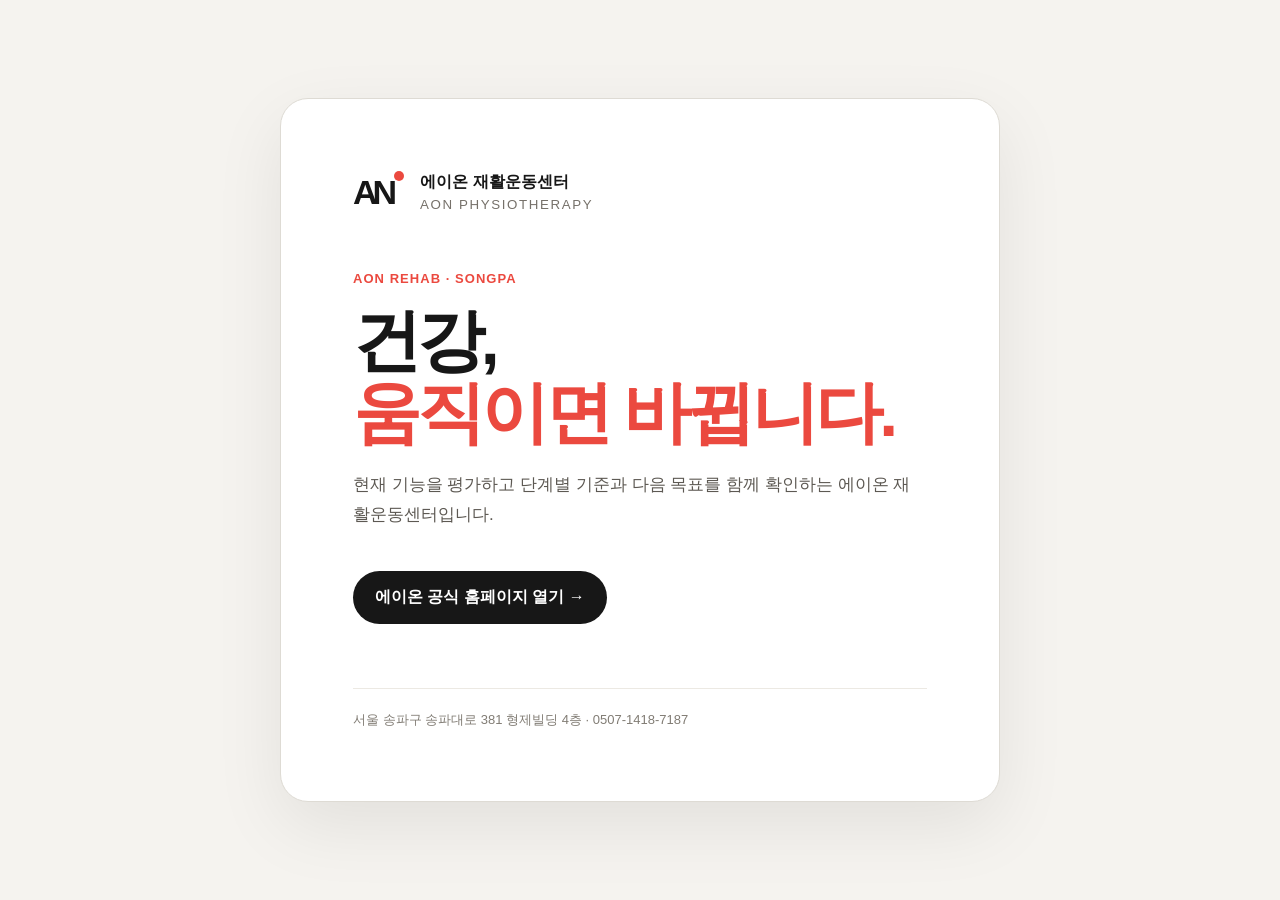
==== index.html @ 70c80857 "Create AON root page for Naver verification" ====
<!doctype html>
<html lang="ko">
<head>
  <meta charset="utf-8">
  <meta name="viewport" content="width=device-width,initial-scale=1,viewport-fit=cover">
  <meta name="naver-site-verification" content="065bba9960683580fc31503edecf92dbd476e0e9">
  <title>에이온 재활운동센터</title>
  <meta name="description" content="송파구 에이온 재활운동센터 공식 홈페이지입니다. 건강, 움직이면 바뀝니다.">
  <link rel="canonical" href="https://kjp9204-oss.github.io/">
  <style>
    :root{font-family:-apple-system,BlinkMacSystemFont,"Pretendard","Noto Sans KR",sans-serif;color:#171717;background:#f5f3ef}*{box-sizing:border-box}body{margin:0;min-height:100svh;display:grid;place-items:center;padding:24px}main{width:min(720px,100%);background:#fff;border:1px solid #dedbd4;border-radius:28px;padding:clamp(32px,8vw,72px);box-shadow:0 24px 70px rgba(0,0,0,.08)}.brand{display:flex;align-items:center;gap:16px;margin-bottom:56px}.mark{font-size:34px;font-weight:900;letter-spacing:-5px}.dot{display:inline-block;width:10px;height:10px;border-radius:50%;background:#eb493f;margin:0 0 23px 2px}small{display:block;color:#76716a;letter-spacing:.12em;margin-top:4px}p.kicker{color:#eb493f;font-weight:800;letter-spacing:.08em;font-size:13px}h1{font-size:clamp(38px,8vw,68px);line-height:1.05;letter-spacing:-.06em;margin:14px 0 22px}h1 em{font-style:normal;color:#eb493f}p{font-size:17px;line-height:1.75;color:#5d5953}a{display:inline-flex;margin-top:24px;background:#171717;color:#fff;text-decoration:none;padding:16px 22px;border-radius:999px;font-weight:800}footer{margin-top:64px;padding-top:22px;border-top:1px solid #ece9e3;color:#817c74;font-size:13px}
  </style>
</head>
<body><main><div class="brand"><span class="mark">AN<span class="dot"></span></span><span><strong>에이온 재활운동센터</strong><small>AON PHYSIOTHERAPY</small></span></div><p class="kicker">AON REHAB · SONGPA</p><h1>건강,<br><em>움직이면 바뀝니다.</em></h1><p>현재 기능을 평가하고 단계별 기준과 다음 목표를 함께 확인하는 에이온 재활운동센터입니다.</p><a href="https://kjp9204-oss.github.io/aonrehabcenter/">에이온 공식 홈페이지 열기 →</a><footer>서울 송파구 송파대로 381 형제빌딩 4층 · 0507-1418-7187</footer></main></body>
</html>
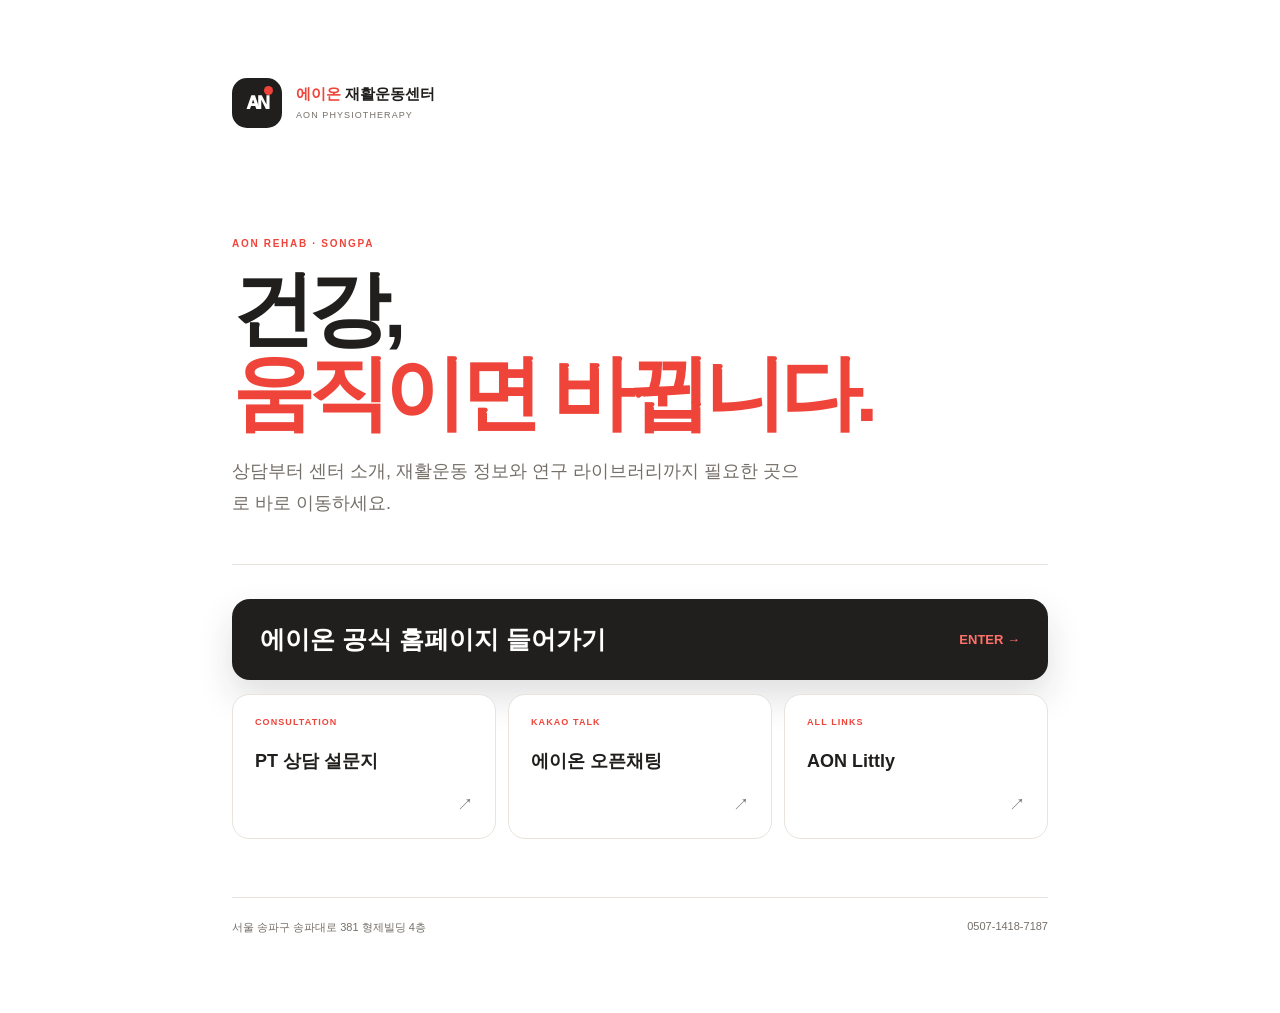
==== commit 18d7cc5b: "Update description meta tag and style adjustments" ====
--- a/index.html
+++ b/index.html
@@ -4,12 +4,36 @@
   <meta charset="utf-8">
   <meta name="viewport" content="width=device-width,initial-scale=1,viewport-fit=cover">
   <meta name="naver-site-verification" content="065bba9960683580fc31503edecf92dbd476e0e9">
+  <meta name="google-site-verification" content="ZVmYqtwNfo6n7-f20e_xIkUn2vMMxYWJxGfvGzgFVJU">
   <title>에이온 재활운동센터</title>
-  <meta name="description" content="송파구 에이온 재활운동센터 공식 홈페이지입니다. 건강, 움직이면 바뀝니다.">
+  <meta name="description" content="에이온 재활운동센터 공식 링크입니다. PT 상담, 오픈채팅, 홈페이지와 센터 링크를 확인하세요.">
   <link rel="canonical" href="https://kjp9204-oss.github.io/">
   <style>
-    :root{font-family:-apple-system,BlinkMacSystemFont,"Pretendard","Noto Sans KR",sans-serif;color:#171717;background:#f5f3ef}*{box-sizing:border-box}body{margin:0;min-height:100svh;display:grid;place-items:center;padding:24px}main{width:min(720px,100%);background:#fff;border:1px solid #dedbd4;border-radius:28px;padding:clamp(32px,8vw,72px);box-shadow:0 24px 70px rgba(0,0,0,.08)}.brand{display:flex;align-items:center;gap:16px;margin-bottom:56px}.mark{font-size:34px;font-weight:900;letter-spacing:-5px}.dot{display:inline-block;width:10px;height:10px;border-radius:50%;background:#eb493f;margin:0 0 23px 2px}small{display:block;color:#76716a;letter-spacing:.12em;margin-top:4px}p.kicker{color:#eb493f;font-weight:800;letter-spacing:.08em;font-size:13px}h1{font-size:clamp(38px,8vw,68px);line-height:1.05;letter-spacing:-.06em;margin:14px 0 22px}h1 em{font-style:normal;color:#eb493f}p{font-size:17px;line-height:1.75;color:#5d5953}a{display:inline-flex;margin-top:24px;background:#171717;color:#fff;text-decoration:none;padding:16px 22px;border-radius:999px;font-weight:800}footer{margin-top:64px;padding-top:22px;border-top:1px solid #ece9e3;color:#817c74;font-size:13px}
+    :root{--red:#ef443a;--ink:#211f1d;--muted:#756f69;--line:#e8e3dc;--cream:#faf7f1;font-family:-apple-system,BlinkMacSystemFont,"Pretendard","Noto Sans KR",sans-serif;color:var(--ink)}
+    *{box-sizing:border-box}body{margin:0;min-height:100svh;background:#fff}main{width:min(920px,100%);margin:auto;padding:clamp(34px,7vw,78px) clamp(18px,5vw,52px)}
+    .brand{display:flex;align-items:center;gap:14px}.mark{width:50px;height:50px;border-radius:15px;background:var(--ink);color:#fff;display:grid;place-items:center;font-size:18px;font-weight:950;letter-spacing:-.12em;position:relative}.mark:after{content:"";position:absolute;right:9px;top:8px;width:9px;height:9px;border-radius:50%;background:var(--red)}.brand b{display:block;font-size:15px}.brand b em{color:var(--red);font-style:normal}.brand small{color:var(--muted);font-size:9px;letter-spacing:.12em}
+    .intro{padding:clamp(55px,10vw,105px) 0 45px;border-bottom:1px solid var(--line)}.eyebrow{color:var(--red);font-size:10px;font-weight:900;letter-spacing:.17em}.intro h1{margin:16px 0 22px;font-size:clamp(46px,9vw,82px);line-height:1.02;letter-spacing:-.075em}.intro h1 em{color:var(--red);font-style:normal}.intro p{max-width:570px;margin:0;color:var(--muted);font-size:clamp(15px,2.2vw,18px);line-height:1.75}
+    .mainCta{display:flex;margin:34px 0 14px;padding:24px 28px;border-radius:18px;background:var(--ink);color:#fff;text-decoration:none;align-items:center;justify-content:space-between;font-size:clamp(18px,3vw,25px);font-weight:900;box-shadow:0 17px 36px rgba(33,31,29,.14)}.mainCta span{color:#ff7169;font-size:13px}
+    .links{display:grid;grid-template-columns:repeat(3,1fr);gap:12px}.links a{min-height:145px;padding:22px;border:1px solid var(--line);border-radius:17px;background:#fff;color:var(--ink);text-decoration:none;display:flex;flex-direction:column;justify-content:space-between}.links a:hover{border-color:#c8bdb1;background:var(--cream)}.links small{color:var(--red);font-size:9px;font-weight:900;letter-spacing:.12em}.links b{font-size:18px}.links i{align-self:flex-end;font-style:normal;color:var(--muted)}
+    footer{margin-top:58px;padding-top:22px;border-top:1px solid var(--line);display:flex;justify-content:space-between;gap:20px;color:var(--muted);font-size:11px}
+    @media(max-width:620px){main{padding-top:28px}.intro{padding-top:62px}.mainCta{padding:22px 20px}.links{grid-template-columns:1fr}.links a{min-height:105px}.links b{font-size:17px}footer{flex-direction:column}}
   </style>
 </head>
-<body><main><div class="brand"><span class="mark">AN<span class="dot"></span></span><span><strong>에이온 재활운동센터</strong><small>AON PHYSIOTHERAPY</small></span></div><p class="kicker">AON REHAB · SONGPA</p><h1>건강,<br><em>움직이면 바뀝니다.</em></h1><p>현재 기능을 평가하고 단계별 기준과 다음 목표를 함께 확인하는 에이온 재활운동센터입니다.</p><a href="https://kjp9204-oss.github.io/aonrehabcenter/">에이온 공식 홈페이지 열기 →</a><footer>서울 송파구 송파대로 381 형제빌딩 4층 · 0507-1418-7187</footer></main></body>
+<body>
+  <main>
+    <header class="brand"><span class="mark">AN</span><span><b><em>에이온</em> 재활운동센터</b><small>AON PHYSIOTHERAPY</small></span></header>
+    <section class="intro">
+      <span class="eyebrow">AON REHAB · SONGPA</span>
+      <h1>건강,<br><em>움직이면 바뀝니다.</em></h1>
+      <p>상담부터 센터 소개, 재활운동 정보와 연구 라이브러리까지 필요한 곳으로 바로 이동하세요.</p>
+    </section>
+    <a class="mainCta" href="https://kjp9204-oss.github.io/aonrehabcenter/">에이온 공식 홈페이지 들어가기 <span>ENTER →</span></a>
+    <section class="links" aria-label="에이온 주요 링크">
+      <a href="https://naver.me/xslAWuuG" target="_blank" rel="noopener"><small>CONSULTATION</small><b>PT 상담 설문지</b><i>↗</i></a>
+      <a href="https://open.kakao.com/o/soh3t4Fh" target="_blank" rel="noopener"><small>KAKAO TALK</small><b>에이온 오픈채팅</b><i>↗</i></a>
+      <a href="https://litt.ly/aon_physio" target="_blank" rel="noopener"><small>ALL LINKS</small><b>AON Littly</b><i>↗</i></a>
+    </section>
+    <footer><span>서울 송파구 송파대로 381 형제빌딩 4층</span><span>0507-1418-7187</span></footer>
+  </main>
+</body>
 </html>
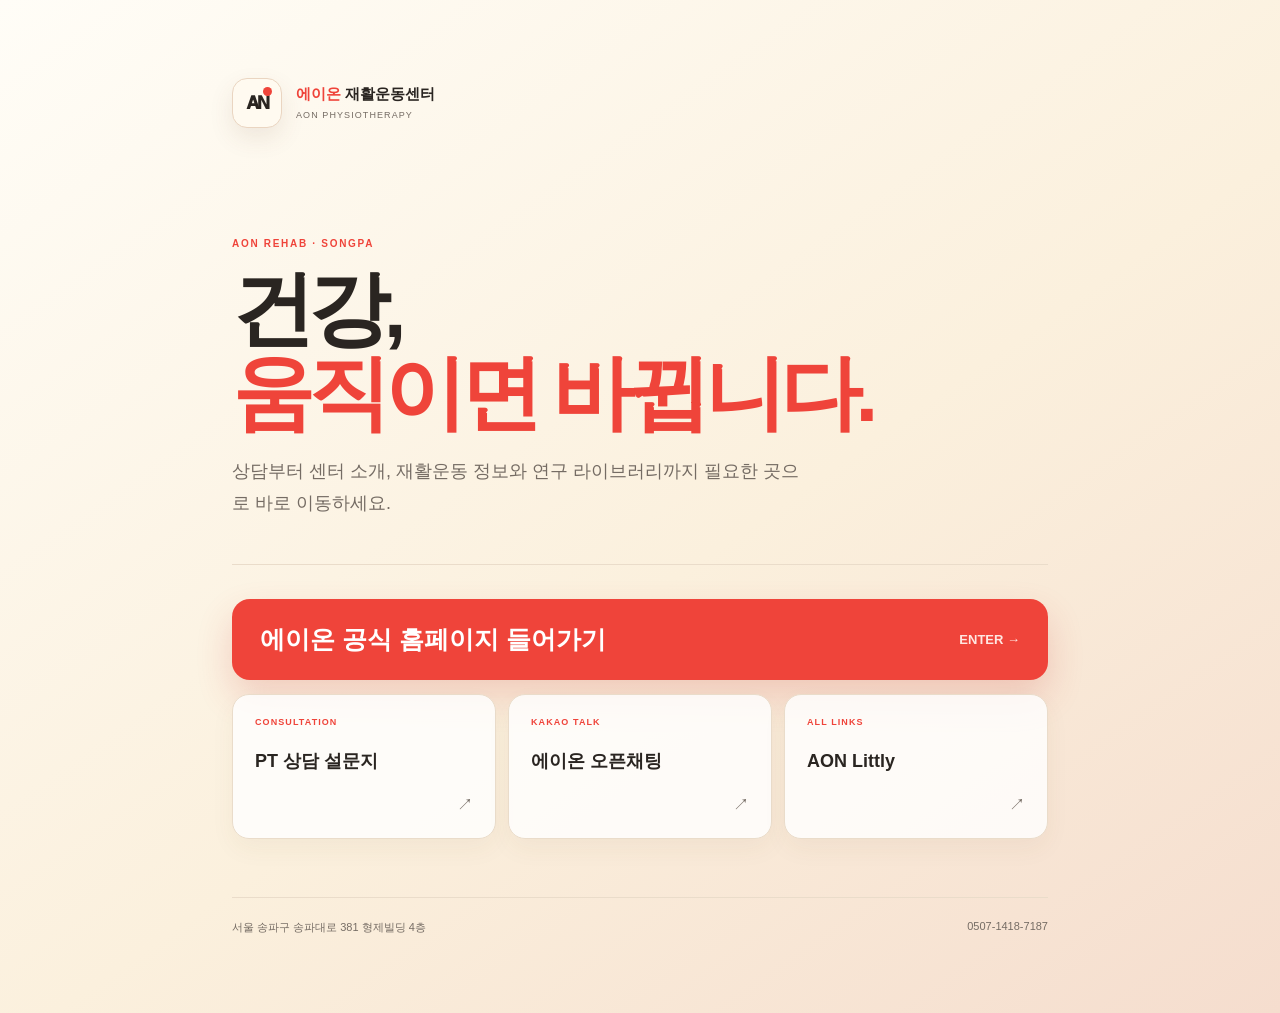
==== commit c1605c67: "Update CSS styles for improved layout and design" ====
--- a/index.html
+++ b/index.html
@@ -9,12 +9,12 @@
   <meta name="description" content="에이온 재활운동센터 공식 링크입니다. PT 상담, 오픈채팅, 홈페이지와 센터 링크를 확인하세요.">
   <link rel="canonical" href="https://kjp9204-oss.github.io/">
   <style>
-    :root{--red:#ef443a;--ink:#211f1d;--muted:#756f69;--line:#e8e3dc;--cream:#faf7f1;font-family:-apple-system,BlinkMacSystemFont,"Pretendard","Noto Sans KR",sans-serif;color:var(--ink)}
-    *{box-sizing:border-box}body{margin:0;min-height:100svh;background:#fff}main{width:min(920px,100%);margin:auto;padding:clamp(34px,7vw,78px) clamp(18px,5vw,52px)}
-    .brand{display:flex;align-items:center;gap:14px}.mark{width:50px;height:50px;border-radius:15px;background:var(--ink);color:#fff;display:grid;place-items:center;font-size:18px;font-weight:950;letter-spacing:-.12em;position:relative}.mark:after{content:"";position:absolute;right:9px;top:8px;width:9px;height:9px;border-radius:50%;background:var(--red)}.brand b{display:block;font-size:15px}.brand b em{color:var(--red);font-style:normal}.brand small{color:var(--muted);font-size:9px;letter-spacing:.12em}
+    :root{--red:#ef443a;--ink:#2a2521;--muted:#756c64;--line:#eadcca;--cream:#fff9eb;font-family:-apple-system,BlinkMacSystemFont,"Pretendard","Noto Sans KR",sans-serif;color:var(--ink)}
+    *{box-sizing:border-box}body{margin:0;min-height:100svh;background:linear-gradient(145deg,#fffdf7 0%,#fbf0dd 55%,#f5ddce 100%)}main{width:min(920px,100%);margin:auto;padding:clamp(34px,7vw,78px) clamp(18px,5vw,52px)}
+    .brand{display:flex;align-items:center;gap:14px}.mark{width:50px;height:50px;border:1px solid #ead5c1;border-radius:15px;background:#fffaf0;color:var(--ink);display:grid;place-items:center;font-size:18px;font-weight:950;letter-spacing:-.12em;position:relative;box-shadow:0 10px 24px rgba(105,73,48,.1)}.mark:after{content:"";position:absolute;right:9px;top:8px;width:9px;height:9px;border-radius:50%;background:var(--red)}.brand b{display:block;font-size:15px}.brand b em{color:var(--red);font-style:normal}.brand small{color:var(--muted);font-size:9px;letter-spacing:.12em}
     .intro{padding:clamp(55px,10vw,105px) 0 45px;border-bottom:1px solid var(--line)}.eyebrow{color:var(--red);font-size:10px;font-weight:900;letter-spacing:.17em}.intro h1{margin:16px 0 22px;font-size:clamp(46px,9vw,82px);line-height:1.02;letter-spacing:-.075em}.intro h1 em{color:var(--red);font-style:normal}.intro p{max-width:570px;margin:0;color:var(--muted);font-size:clamp(15px,2.2vw,18px);line-height:1.75}
-    .mainCta{display:flex;margin:34px 0 14px;padding:24px 28px;border-radius:18px;background:var(--ink);color:#fff;text-decoration:none;align-items:center;justify-content:space-between;font-size:clamp(18px,3vw,25px);font-weight:900;box-shadow:0 17px 36px rgba(33,31,29,.14)}.mainCta span{color:#ff7169;font-size:13px}
-    .links{display:grid;grid-template-columns:repeat(3,1fr);gap:12px}.links a{min-height:145px;padding:22px;border:1px solid var(--line);border-radius:17px;background:#fff;color:var(--ink);text-decoration:none;display:flex;flex-direction:column;justify-content:space-between}.links a:hover{border-color:#c8bdb1;background:var(--cream)}.links small{color:var(--red);font-size:9px;font-weight:900;letter-spacing:.12em}.links b{font-size:18px}.links i{align-self:flex-end;font-style:normal;color:var(--muted)}
+    .mainCta{display:flex;margin:34px 0 14px;padding:24px 28px;border-radius:18px;background:var(--red);color:#fff;text-decoration:none;align-items:center;justify-content:space-between;font-size:clamp(18px,3vw,25px);font-weight:900;box-shadow:0 17px 36px rgba(198,57,49,.2)}.mainCta span{color:#ffe7e1;font-size:13px}
+    .links{display:grid;grid-template-columns:repeat(3,1fr);gap:12px}.links a{min-height:145px;padding:22px;border:1px solid var(--line);border-radius:17px;background:rgba(255,255,255,.82);color:var(--ink);text-decoration:none;display:flex;flex-direction:column;justify-content:space-between;box-shadow:0 10px 25px rgba(105,73,48,.05)}.links a:hover{border-color:#d4b89c;background:#fff}.links small{color:var(--red);font-size:9px;font-weight:900;letter-spacing:.12em}.links b{font-size:18px}.links i{align-self:flex-end;font-style:normal;color:var(--muted)}
     footer{margin-top:58px;padding-top:22px;border-top:1px solid var(--line);display:flex;justify-content:space-between;gap:20px;color:var(--muted);font-size:11px}
     @media(max-width:620px){main{padding-top:28px}.intro{padding-top:62px}.mainCta{padding:22px 20px}.links{grid-template-columns:1fr}.links a{min-height:105px}.links b{font-size:17px}footer{flex-direction:column}}
   </style>
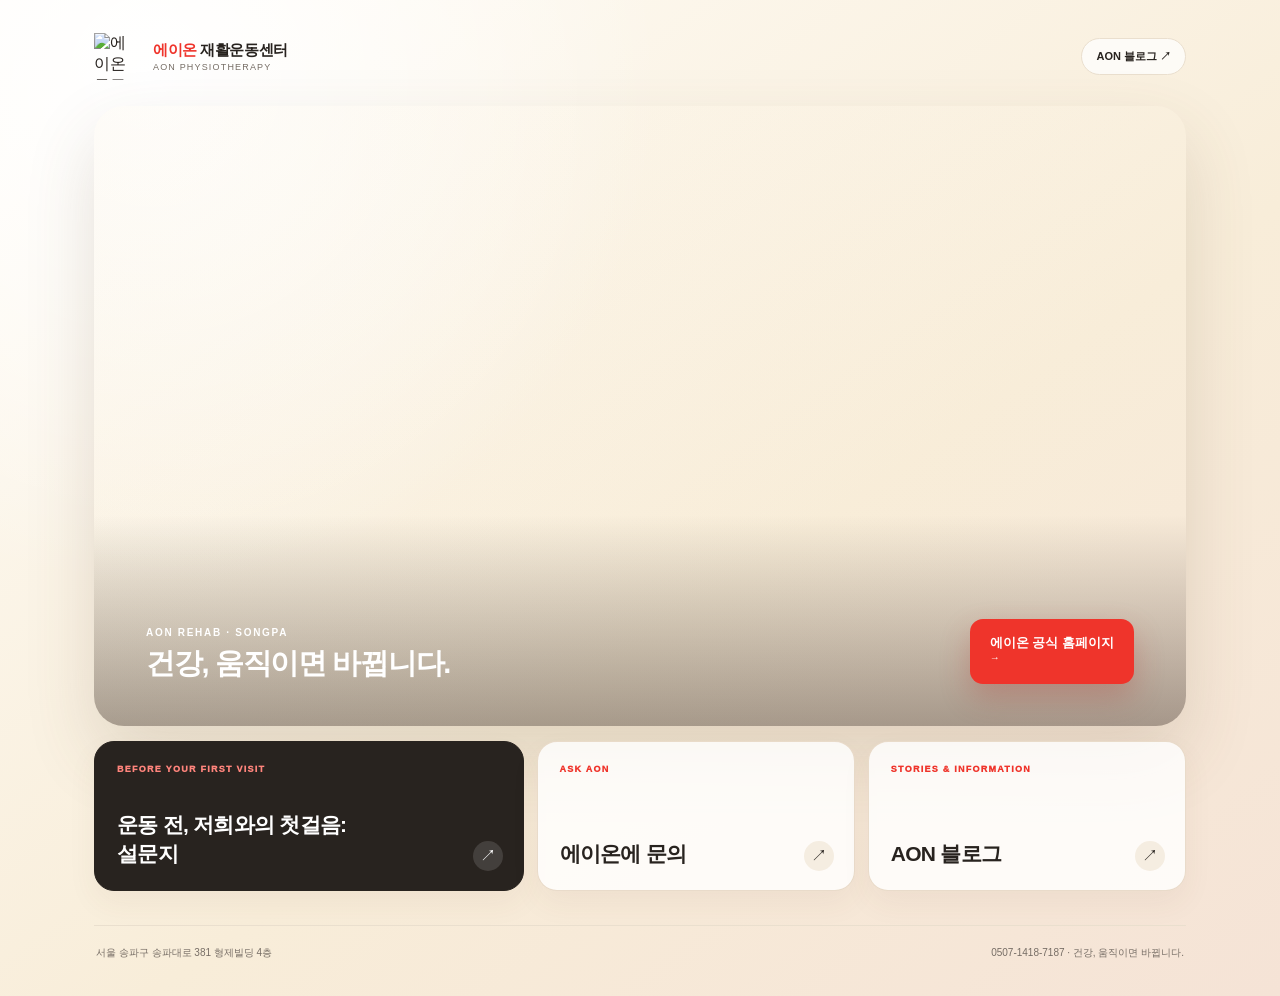
==== commit 1a51a3e9: "Modernize AON link homepage Updated the title and description meta tags for better SEO. Enhanced the" ====
--- a/index.html
+++ b/index.html
@@ -5,35 +5,51 @@
   <meta name="viewport" content="width=device-width,initial-scale=1,viewport-fit=cover">
   <meta name="naver-site-verification" content="065bba9960683580fc31503edecf92dbd476e0e9">
   <meta name="google-site-verification" content="ZVmYqtwNfo6n7-f20e_xIkUn2vMMxYWJxGfvGzgFVJU">
-  <title>에이온 재활운동센터</title>
-  <meta name="description" content="에이온 재활운동센터 공식 링크입니다. PT 상담, 오픈채팅, 홈페이지와 센터 링크를 확인하세요.">
+  <title>에이온 재활운동센터 | 건강, 움직이면 바뀝니다</title>
+  <meta name="description" content="에이온 재활운동센터 공식 안내 페이지입니다. 홈페이지, 상담 설문지, 문의와 AON 블로그를 확인하세요.">
   <link rel="canonical" href="https://kjp9204-oss.github.io/">
+  <meta property="og:title" content="에이온 재활운동센터">
+  <meta property="og:description" content="건강, 움직이면 바뀝니다.">
+  <meta property="og:image" content="https://kjp9204-oss.github.io/aonrehabcenter/assets/about/center-intro.jpg">
   <style>
-    :root{--red:#ef443a;--ink:#2a2521;--muted:#756c64;--line:#eadcca;--cream:#fff9eb;font-family:-apple-system,BlinkMacSystemFont,"Pretendard","Noto Sans KR",sans-serif;color:var(--ink)}
-    *{box-sizing:border-box}body{margin:0;min-height:100svh;background:linear-gradient(145deg,#fffdf7 0%,#fbf0dd 55%,#f5ddce 100%)}main{width:min(920px,100%);margin:auto;padding:clamp(34px,7vw,78px) clamp(18px,5vw,52px)}
-    .brand{display:flex;align-items:center;gap:14px}.mark{width:50px;height:50px;border:1px solid #ead5c1;border-radius:15px;background:#fffaf0;color:var(--ink);display:grid;place-items:center;font-size:18px;font-weight:950;letter-spacing:-.12em;position:relative;box-shadow:0 10px 24px rgba(105,73,48,.1)}.mark:after{content:"";position:absolute;right:9px;top:8px;width:9px;height:9px;border-radius:50%;background:var(--red)}.brand b{display:block;font-size:15px}.brand b em{color:var(--red);font-style:normal}.brand small{color:var(--muted);font-size:9px;letter-spacing:.12em}
-    .intro{padding:clamp(55px,10vw,105px) 0 45px;border-bottom:1px solid var(--line)}.eyebrow{color:var(--red);font-size:10px;font-weight:900;letter-spacing:.17em}.intro h1{margin:16px 0 22px;font-size:clamp(46px,9vw,82px);line-height:1.02;letter-spacing:-.075em}.intro h1 em{color:var(--red);font-style:normal}.intro p{max-width:570px;margin:0;color:var(--muted);font-size:clamp(15px,2.2vw,18px);line-height:1.75}
-    .mainCta{display:flex;margin:34px 0 14px;padding:24px 28px;border-radius:18px;background:var(--red);color:#fff;text-decoration:none;align-items:center;justify-content:space-between;font-size:clamp(18px,3vw,25px);font-weight:900;box-shadow:0 17px 36px rgba(198,57,49,.2)}.mainCta span{color:#ffe7e1;font-size:13px}
-    .links{display:grid;grid-template-columns:repeat(3,1fr);gap:12px}.links a{min-height:145px;padding:22px;border:1px solid var(--line);border-radius:17px;background:rgba(255,255,255,.82);color:var(--ink);text-decoration:none;display:flex;flex-direction:column;justify-content:space-between;box-shadow:0 10px 25px rgba(105,73,48,.05)}.links a:hover{border-color:#d4b89c;background:#fff}.links small{color:var(--red);font-size:9px;font-weight:900;letter-spacing:.12em}.links b{font-size:18px}.links i{align-self:flex-end;font-style:normal;color:var(--muted)}
-    footer{margin-top:58px;padding-top:22px;border-top:1px solid var(--line);display:flex;justify-content:space-between;gap:20px;color:var(--muted);font-size:11px}
-    @media(max-width:620px){main{padding-top:28px}.intro{padding-top:62px}.mainCta{padding:22px 20px}.links{grid-template-columns:1fr}.links a{min-height:105px}.links b{font-size:17px}footer{flex-direction:column}}
+    :root{--red:#ef342b;--ink:#28231f;--muted:#766d65;--line:#eadfce;font-family:-apple-system,BlinkMacSystemFont,"Pretendard","Noto Sans KR",sans-serif;color:var(--ink)}
+    *{box-sizing:border-box}
+    html{background:#f5ecdc}
+    body{margin:0;min-height:100svh;background:radial-gradient(circle at 12% 8%,#fff 0,transparent 35%),linear-gradient(145deg,#fffdf8 0%,#f8edd9 58%,#f5e3d6 100%)}
+    main{width:min(1180px,100%);margin:auto;padding:24px clamp(16px,4vw,44px) 36px}
+    .brand{min-height:64px;display:flex;align-items:center;justify-content:space-between;gap:20px}
+    .identity{display:flex;align-items:center;gap:12px}.identity img{width:47px;height:47px;object-fit:contain}.identity b{display:block;font-size:15px;letter-spacing:-.03em}.identity b em{color:var(--red);font-style:normal}.identity small{display:block;margin-top:2px;color:var(--muted);font-size:9px;letter-spacing:.13em}
+    .brand>a{padding:10px 14px;border:1px solid var(--line);border-radius:999px;background:rgba(255,255,255,.74);color:var(--ink);font-size:11px;font-weight:800;text-decoration:none}
+    .hero{position:relative;min-height:clamp(430px,55vw,620px);margin-top:18px;border-radius:30px;overflow:hidden;background-image:linear-gradient(90deg,rgba(247,232,204,.12),rgba(247,232,204,0)),url("https://kjp9204-oss.github.io/aonrehabcenter/assets/about/center-intro.jpg");background-size:cover;background-position:center;box-shadow:0 30px 70px rgba(101,72,48,.16)}
+    .hero:after{content:"";position:absolute;inset:auto 0 0;height:34%;background:linear-gradient(transparent,rgba(55,40,31,.42));pointer-events:none}
+    .heroCaption{position:absolute;z-index:1;left:clamp(20px,5vw,52px);right:clamp(20px,5vw,52px);bottom:clamp(22px,4vw,42px);display:flex;align-items:end;justify-content:space-between;gap:24px;color:#fff}
+    .heroCaption span{display:block;margin-bottom:6px;font-size:10px;font-weight:900;letter-spacing:.17em}.heroCaption strong{font-size:clamp(18px,2.5vw,29px);letter-spacing:-.045em}
+    .heroCaption a{flex:0 0 auto;padding:15px 20px;border-radius:13px;background:var(--red);color:#fff;font-size:13px;font-weight:900;text-decoration:none;box-shadow:0 13px 30px rgba(171,45,38,.28)}
+    .links{display:grid;grid-template-columns:1.35fr 1fr 1fr;gap:13px;margin-top:15px}
+    .links a{position:relative;min-height:150px;padding:22px;border:1px solid rgba(231,216,197,.9);border-radius:20px;background:rgba(255,255,255,.82);color:var(--ink);text-decoration:none;display:flex;flex-direction:column;justify-content:space-between;box-shadow:0 12px 30px rgba(99,72,52,.06);transition:transform .2s ease,border-color .2s ease}
+    .links a:hover{transform:translateY(-3px);border-color:#d7b999}.links a:first-child{background:var(--ink);color:#fff;border-color:var(--ink)}
+    .links small{color:var(--red);font-size:9px;font-weight:950;letter-spacing:.14em}.links a:first-child small{color:#ff847c}
+    .links b{max-width:230px;font-size:clamp(16px,2vw,21px);line-height:1.35;letter-spacing:-.035em}
+    .links i{position:absolute;right:20px;bottom:19px;width:30px;height:30px;border-radius:50%;display:grid;place-items:center;background:#f5ede1;color:var(--ink);font-style:normal}.links a:first-child i{background:rgba(255,255,255,.13);color:#fff}
+    footer{margin-top:34px;padding:20px 2px 0;border-top:1px solid var(--line);display:flex;justify-content:space-between;gap:18px;color:var(--muted);font-size:10px}
+    @media(max-width:700px){main{padding:14px 12px 28px}.brand{min-height:58px;padding:0 4px}.identity img{width:42px;height:42px}.brand>a{padding:9px 11px;font-size:10px}.hero{min-height:520px;margin-top:10px;border-radius:22px;background-size:auto 100%;background-position:16% center}.hero:after{height:38%}.heroCaption{display:block;bottom:20px}.heroCaption strong{display:block;max-width:240px;margin-bottom:15px}.heroCaption a{display:flex;justify-content:space-between;width:100%;padding:16px 18px}.links{grid-template-columns:1fr}.links a{min-height:112px;padding:18px}.links b{max-width:270px;font-size:17px}.links i{right:17px;bottom:16px}footer{flex-direction:column;gap:5px;padding-inline:4px}}
   </style>
 </head>
 <body>
   <main>
-    <header class="brand"><span class="mark">AN</span><span><b><em>에이온</em> 재활운동센터</b><small>AON PHYSIOTHERAPY</small></span></header>
-    <section class="intro">
-      <span class="eyebrow">AON REHAB · SONGPA</span>
-      <h1>건강,<br><em>움직이면 바뀝니다.</em></h1>
-      <p>상담부터 센터 소개, 재활운동 정보와 연구 라이브러리까지 필요한 곳으로 바로 이동하세요.</p>
+    <header class="brand">
+      <div class="identity"><img src="https://kjp9204-oss.github.io/aonrehabcenter/assets/about/aon-symbol.png" alt="에이온 로고"><span><b><em>에이온</em> 재활운동센터</b><small>AON PHYSIOTHERAPY</small></span></div>
+      <a href="https://blog.naver.com/aon_physio" target="_blank" rel="noopener">AON 블로그 ↗</a>
+    </header>
+    <section class="hero" aria-label="에이온 운동센터 소개">
+      <div class="heroCaption"><div><span>AON REHAB · SONGPA</span><strong>건강, 움직이면 바뀝니다.</strong></div><a href="https://kjp9204-oss.github.io/aonrehabcenter/">에이온 공식 홈페이지 <span aria-hidden="true">→</span></a></div>
     </section>
-    <a class="mainCta" href="https://kjp9204-oss.github.io/aonrehabcenter/">에이온 공식 홈페이지 들어가기 <span>ENTER →</span></a>
     <section class="links" aria-label="에이온 주요 링크">
-      <a href="https://naver.me/xslAWuuG" target="_blank" rel="noopener"><small>CONSULTATION</small><b>PT 상담 설문지</b><i>↗</i></a>
-      <a href="https://open.kakao.com/o/soh3t4Fh" target="_blank" rel="noopener"><small>KAKAO TALK</small><b>에이온 오픈채팅</b><i>↗</i></a>
-      <a href="https://litt.ly/aon_physio" target="_blank" rel="noopener"><small>ALL LINKS</small><b>AON Littly</b><i>↗</i></a>
+      <a href="https://naver.me/xslAWuuG" target="_blank" rel="noopener"><small>BEFORE YOUR FIRST VISIT</small><b>운동 전, 저희와의 첫걸음: 설문지</b><i>↗</i></a>
+      <a href="https://open.kakao.com/o/soh3t4Fh" target="_blank" rel="noopener"><small>ASK AON</small><b>에이온에 문의</b><i>↗</i></a>
+      <a href="https://blog.naver.com/aon_physio" target="_blank" rel="noopener"><small>STORIES & INFORMATION</small><b>AON 블로그</b><i>↗</i></a>
     </section>
-    <footer><span>서울 송파구 송파대로 381 형제빌딩 4층</span><span>0507-1418-7187</span></footer>
+    <footer><span>서울 송파구 송파대로 381 형제빌딩 4층</span><span>0507-1418-7187 · 건강, 움직이면 바뀝니다.</span></footer>
   </main>
 </body>
 </html>
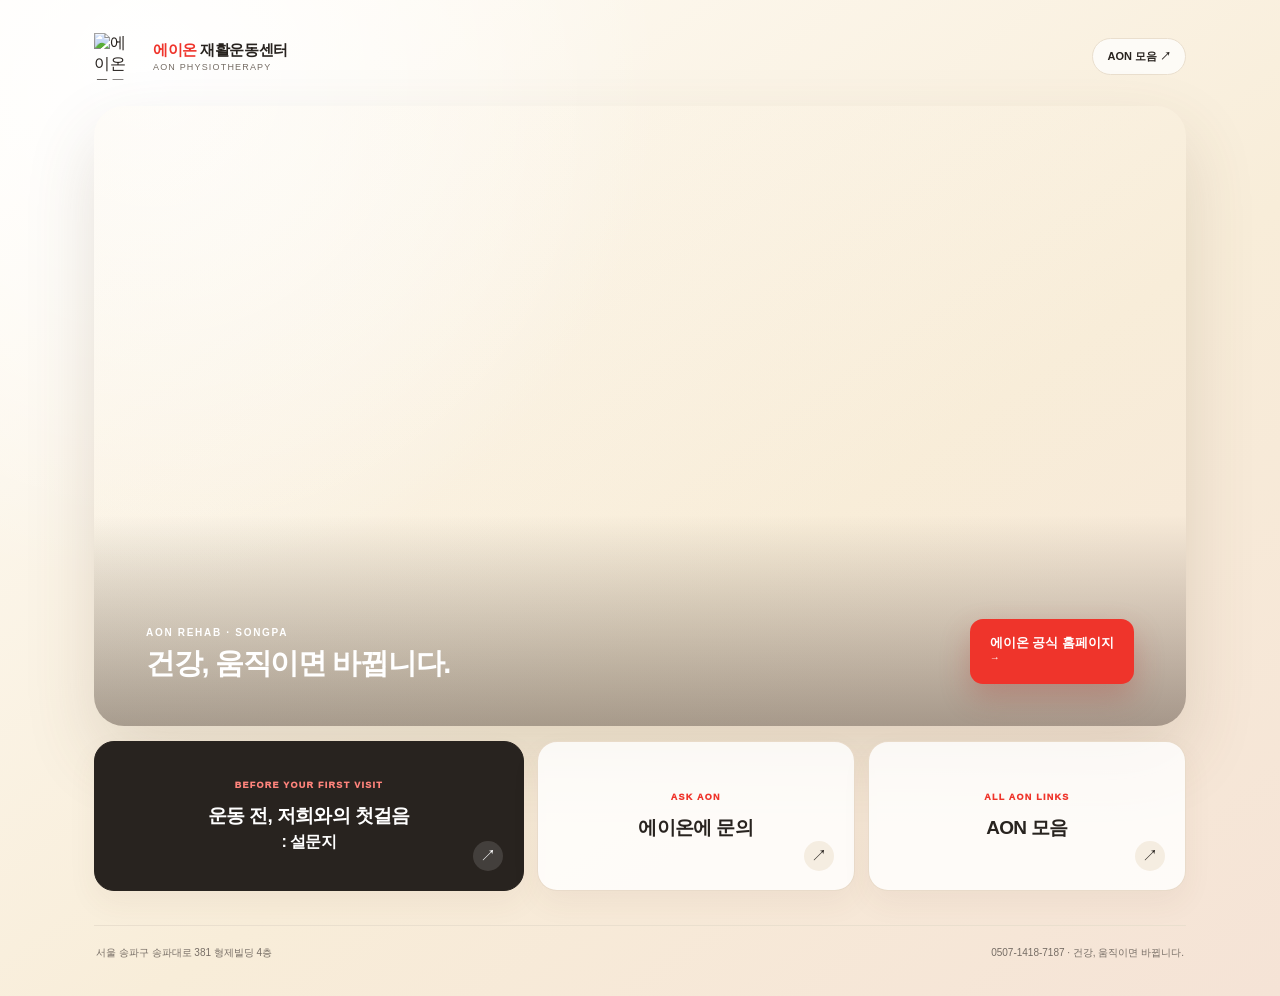
==== commit 28a8d853: "Refine AON hub labels and alignment" ====
--- a/index.html
+++ b/index.html
@@ -6,7 +6,7 @@
   <meta name="naver-site-verification" content="065bba9960683580fc31503edecf92dbd476e0e9">
   <meta name="google-site-verification" content="ZVmYqtwNfo6n7-f20e_xIkUn2vMMxYWJxGfvGzgFVJU">
   <title>에이온 재활운동센터 | 건강, 움직이면 바뀝니다</title>
-  <meta name="description" content="에이온 재활운동센터 공식 안내 페이지입니다. 홈페이지, 상담 설문지, 문의와 AON 블로그를 확인하세요.">
+  <meta name="description" content="에이온 재활운동센터 공식 안내 페이지입니다. 홈페이지, 운동 전 설문지, 문의와 AON 모음을 확인하세요.">
   <link rel="canonical" href="https://kjp9204-oss.github.io/">
   <meta property="og:title" content="에이온 재활운동센터">
   <meta property="og:description" content="건강, 움직이면 바뀝니다.">
@@ -26,10 +26,10 @@
     .heroCaption span{display:block;margin-bottom:6px;font-size:10px;font-weight:900;letter-spacing:.17em}.heroCaption strong{font-size:clamp(18px,2.5vw,29px);letter-spacing:-.045em}
     .heroCaption a{flex:0 0 auto;padding:15px 20px;border-radius:13px;background:var(--red);color:#fff;font-size:13px;font-weight:900;text-decoration:none;box-shadow:0 13px 30px rgba(171,45,38,.28)}
     .links{display:grid;grid-template-columns:1.35fr 1fr 1fr;gap:13px;margin-top:15px}
-    .links a{position:relative;min-height:150px;padding:22px;border:1px solid rgba(231,216,197,.9);border-radius:20px;background:rgba(255,255,255,.82);color:var(--ink);text-decoration:none;display:flex;flex-direction:column;justify-content:space-between;box-shadow:0 12px 30px rgba(99,72,52,.06);transition:transform .2s ease,border-color .2s ease}
+    .links a{position:relative;min-height:150px;padding:22px;border:1px solid rgba(231,216,197,.9);border-radius:20px;background:rgba(255,255,255,.82);color:var(--ink);text-decoration:none;display:flex;flex-direction:column;align-items:center;justify-content:center;text-align:center;gap:13px;box-shadow:0 12px 30px rgba(99,72,52,.06);transition:transform .2s ease,border-color .2s ease}
     .links a:hover{transform:translateY(-3px);border-color:#d7b999}.links a:first-child{background:var(--ink);color:#fff;border-color:var(--ink)}
     .links small{color:var(--red);font-size:9px;font-weight:950;letter-spacing:.14em}.links a:first-child small{color:#ff847c}
-    .links b{max-width:230px;font-size:clamp(16px,2vw,21px);line-height:1.35;letter-spacing:-.035em}
+    .links b{max-width:270px;font-size:clamp(15px,1.7vw,19px);line-height:1.35;letter-spacing:-.035em}.links b span{display:block}.links b .subline{margin-top:2px;font-size:.86em;font-weight:800}
     .links i{position:absolute;right:20px;bottom:19px;width:30px;height:30px;border-radius:50%;display:grid;place-items:center;background:#f5ede1;color:var(--ink);font-style:normal}.links a:first-child i{background:rgba(255,255,255,.13);color:#fff}
     footer{margin-top:34px;padding:20px 2px 0;border-top:1px solid var(--line);display:flex;justify-content:space-between;gap:18px;color:var(--muted);font-size:10px}
     @media(max-width:700px){main{padding:14px 12px 28px}.brand{min-height:58px;padding:0 4px}.identity img{width:42px;height:42px}.brand>a{padding:9px 11px;font-size:10px}.hero{min-height:520px;margin-top:10px;border-radius:22px;background-size:auto 100%;background-position:16% center}.hero:after{height:38%}.heroCaption{display:block;bottom:20px}.heroCaption strong{display:block;max-width:240px;margin-bottom:15px}.heroCaption a{display:flex;justify-content:space-between;width:100%;padding:16px 18px}.links{grid-template-columns:1fr}.links a{min-height:112px;padding:18px}.links b{max-width:270px;font-size:17px}.links i{right:17px;bottom:16px}footer{flex-direction:column;gap:5px;padding-inline:4px}}
@@ -39,15 +39,15 @@
   <main>
     <header class="brand">
       <div class="identity"><img src="https://kjp9204-oss.github.io/aonrehabcenter/assets/about/aon-symbol.png" alt="에이온 로고"><span><b><em>에이온</em> 재활운동센터</b><small>AON PHYSIOTHERAPY</small></span></div>
-      <a href="https://blog.naver.com/aon_physio" target="_blank" rel="noopener">AON 블로그 ↗</a>
+      <a href="https://litt.ly/aon_physio" target="_blank" rel="noopener">AON 모음 ↗</a>
     </header>
     <section class="hero" aria-label="에이온 운동센터 소개">
       <div class="heroCaption"><div><span>AON REHAB · SONGPA</span><strong>건강, 움직이면 바뀝니다.</strong></div><a href="https://kjp9204-oss.github.io/aonrehabcenter/">에이온 공식 홈페이지 <span aria-hidden="true">→</span></a></div>
     </section>
     <section class="links" aria-label="에이온 주요 링크">
-      <a href="https://naver.me/xslAWuuG" target="_blank" rel="noopener"><small>BEFORE YOUR FIRST VISIT</small><b>운동 전, 저희와의 첫걸음: 설문지</b><i>↗</i></a>
+      <a href="https://naver.me/xslAWuuG" target="_blank" rel="noopener"><small>BEFORE YOUR FIRST VISIT</small><b><span>운동 전, 저희와의 첫걸음</span><span class="subline">: 설문지</span></b><i>↗</i></a>
       <a href="https://open.kakao.com/o/soh3t4Fh" target="_blank" rel="noopener"><small>ASK AON</small><b>에이온에 문의</b><i>↗</i></a>
-      <a href="https://blog.naver.com/aon_physio" target="_blank" rel="noopener"><small>STORIES & INFORMATION</small><b>AON 블로그</b><i>↗</i></a>
+      <a href="https://litt.ly/aon_physio" target="_blank" rel="noopener"><small>ALL AON LINKS</small><b>AON 모음</b><i>↗</i></a>
     </section>
     <footer><span>서울 송파구 송파대로 381 형제빌딩 4층</span><span>0507-1418-7187 · 건강, 움직이면 바뀝니다.</span></footer>
   </main>
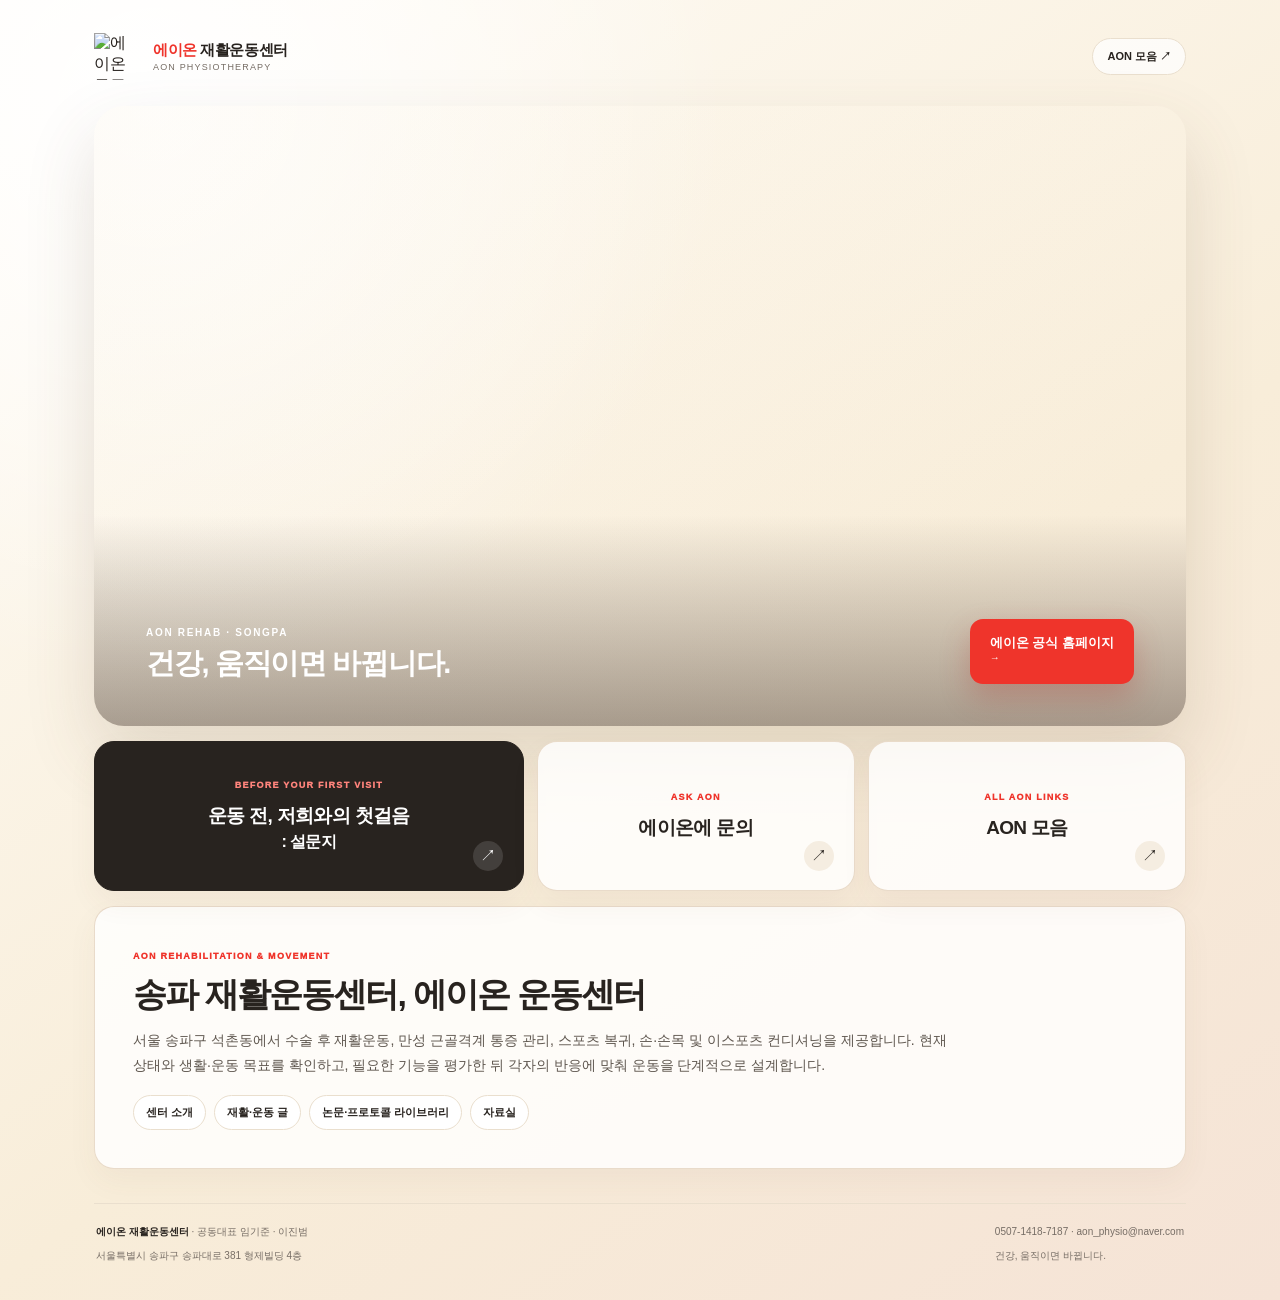
==== commit 240cbc16: "Improve AON search discovery" ====
--- a/index.html
+++ b/index.html
@@ -6,11 +6,53 @@
   <meta name="naver-site-verification" content="065bba9960683580fc31503edecf92dbd476e0e9">
   <meta name="google-site-verification" content="ZVmYqtwNfo6n7-f20e_xIkUn2vMMxYWJxGfvGzgFVJU">
   <title>에이온 재활운동센터 | 건강, 움직이면 바뀝니다</title>
-  <meta name="description" content="에이온 재활운동센터 공식 안내 페이지입니다. 홈페이지, 운동 전 설문지, 문의와 AON 모음을 확인하세요.">
+  <meta name="description" content="서울 송파구 석촌동 에이온 재활운동센터입니다. 수술 후 재활운동, 만성 근골격계 통증 관리, 스포츠 복귀, 손·손목 및 이스포츠 컨디셔닝을 안내합니다.">
+  <meta name="robots" content="index,follow,max-image-preview:large,max-snippet:-1,max-video-preview:-1">
   <link rel="canonical" href="https://kjp9204-oss.github.io/">
   <meta property="og:title" content="에이온 재활운동센터">
   <meta property="og:description" content="건강, 움직이면 바뀝니다.">
   <meta property="og:image" content="https://kjp9204-oss.github.io/aonrehabcenter/assets/about/center-intro.jpg">
+  <meta property="og:url" content="https://kjp9204-oss.github.io/">
+  <meta property="og:type" content="website">
+  <meta property="og:locale" content="ko_KR">
+  <meta name="twitter:card" content="summary_large_image">
+  <script type="application/ld+json">
+  {
+    "@context": "https://schema.org",
+    "@graph": [
+      {
+        "@type": "WebSite",
+        "@id": "https://kjp9204-oss.github.io/#website",
+        "url": "https://kjp9204-oss.github.io/",
+        "name": "에이온 재활운동센터",
+        "inLanguage": "ko-KR"
+      },
+      {
+        "@type": "SportsActivityLocation",
+        "@id": "https://kjp9204-oss.github.io/#center",
+        "name": "에이온 재활운동센터",
+        "url": "https://kjp9204-oss.github.io/aonrehabcenter/",
+        "image": "https://kjp9204-oss.github.io/aonrehabcenter/assets/about/center-intro.jpg",
+        "telephone": "0507-1418-7187",
+        "email": "aon_physio@naver.com",
+        "slogan": "건강, 움직이면 바뀝니다.",
+        "founder": [{"@type":"Person","name":"임기준"},{"@type":"Person","name":"이진범"}],
+        "address": {
+          "@type": "PostalAddress",
+          "streetAddress": "송파대로 381 형제빌딩 4층",
+          "addressLocality": "송파구",
+          "addressRegion": "서울특별시",
+          "addressCountry": "KR"
+        },
+        "areaServed": "서울특별시 송파구",
+        "sameAs": [
+          "https://blog.naver.com/aon_physio",
+          "https://litt.ly/aon_physio"
+        ]
+      }
+    ]
+  }
+  </script>
   <style>
     :root{--red:#ef342b;--ink:#28231f;--muted:#766d65;--line:#eadfce;font-family:-apple-system,BlinkMacSystemFont,"Pretendard","Noto Sans KR",sans-serif;color:var(--ink)}
     *{box-sizing:border-box}
@@ -31,8 +73,10 @@
     .links small{color:var(--red);font-size:9px;font-weight:950;letter-spacing:.14em}.links a:first-child small{color:#ff847c}
     .links b{max-width:270px;font-size:clamp(15px,1.7vw,19px);line-height:1.35;letter-spacing:-.035em}.links b span{display:block}.links b .subline{margin-top:2px;font-size:.86em;font-weight:800}
     .links i{position:absolute;right:20px;bottom:19px;width:30px;height:30px;border-radius:50%;display:grid;place-items:center;background:#f5ede1;color:var(--ink);font-style:normal}.links a:first-child i{background:rgba(255,255,255,.13);color:#fff}
-    footer{margin-top:34px;padding:20px 2px 0;border-top:1px solid var(--line);display:flex;justify-content:space-between;gap:18px;color:var(--muted);font-size:10px}
-    @media(max-width:700px){main{padding:14px 12px 28px}.brand{min-height:58px;padding:0 4px}.identity img{width:42px;height:42px}.brand>a{padding:9px 11px;font-size:10px}.hero{min-height:520px;margin-top:10px;border-radius:22px;background-size:auto 100%;background-position:16% center}.hero:after{height:38%}.heroCaption{display:block;bottom:20px}.heroCaption strong{display:block;max-width:240px;margin-bottom:15px}.heroCaption a{display:flex;justify-content:space-between;width:100%;padding:16px 18px}.links{grid-template-columns:1fr}.links a{min-height:112px;padding:18px}.links b{max-width:270px;font-size:17px}.links i{right:17px;bottom:16px}footer{flex-direction:column;gap:5px;padding-inline:4px}}
+    .searchIntro{margin-top:15px;padding:clamp(22px,4vw,38px);border:1px solid rgba(231,216,197,.9);border-radius:20px;background:rgba(255,255,255,.82);box-shadow:0 12px 30px rgba(99,72,52,.05)}
+    .searchIntro small{color:var(--red);font-size:9px;font-weight:950;letter-spacing:.14em}.searchIntro h1{margin:9px 0 10px;font-size:clamp(22px,3vw,34px);letter-spacing:-.055em}.searchIntro p{max-width:850px;margin:0;color:#5f574f;font-size:14px;line-height:1.75;word-break:keep-all}.searchNav{display:flex;flex-wrap:wrap;gap:8px;margin-top:18px}.searchNav a{padding:9px 12px;border:1px solid var(--line);border-radius:999px;background:#fff;color:var(--ink);font-size:11px;font-weight:800;text-decoration:none}
+    footer{margin-top:34px;padding:20px 2px 0;border-top:1px solid var(--line);display:grid;grid-template-columns:1fr auto;gap:8px 24px;color:var(--muted);font-size:10px;line-height:1.6}footer strong{color:var(--ink)}
+    @media(max-width:700px){main{padding:14px 12px 28px}.brand{min-height:58px;padding:0 4px}.identity img{width:42px;height:42px}.brand>a{padding:9px 11px;font-size:10px}.hero{min-height:520px;margin-top:10px;border-radius:22px;background-size:auto 100%;background-position:16% center}.hero:after{height:38%}.heroCaption{display:block;bottom:20px}.heroCaption strong{display:block;max-width:240px;margin-bottom:15px}.heroCaption a{display:flex;justify-content:space-between;width:100%;padding:16px 18px}.links{grid-template-columns:1fr}.links a{min-height:112px;padding:18px}.links b{max-width:270px;font-size:17px}.links i{right:17px;bottom:16px}.searchIntro{padding:22px 18px}.searchIntro p{font-size:13px}footer{grid-template-columns:1fr;gap:4px;padding-inline:4px}}
   </style>
 </head>
 <body>
@@ -49,7 +93,23 @@
       <a href="https://open.kakao.com/o/soh3t4Fh" target="_blank" rel="noopener"><small>ASK AON</small><b>에이온에 문의</b><i>↗</i></a>
       <a href="https://litt.ly/aon_physio" target="_blank" rel="noopener"><small>ALL AON LINKS</small><b>AON 모음</b><i>↗</i></a>
     </section>
-    <footer><span>서울 송파구 송파대로 381 형제빌딩 4층</span><span>0507-1418-7187 · 건강, 움직이면 바뀝니다.</span></footer>
+    <section class="searchIntro" aria-labelledby="center-title">
+      <small>AON REHABILITATION &amp; MOVEMENT</small>
+      <h1 id="center-title">송파 재활운동센터, 에이온 운동센터</h1>
+      <p>서울 송파구 석촌동에서 수술 후 재활운동, 만성 근골격계 통증 관리, 스포츠 복귀, 손·손목 및 이스포츠 컨디셔닝을 제공합니다. 현재 상태와 생활·운동 목표를 확인하고, 필요한 기능을 평가한 뒤 각자의 반응에 맞춰 운동을 단계적으로 설계합니다.</p>
+      <nav class="searchNav" aria-label="에이온 홈페이지 바로가기">
+        <a href="https://kjp9204-oss.github.io/aonrehabcenter/about.html">센터 소개</a>
+        <a href="https://kjp9204-oss.github.io/aonrehabcenter/posts/">재활·운동 글</a>
+        <a href="https://kjp9204-oss.github.io/aonrehabcenter/research-library.html">논문·프로토콜 라이브러리</a>
+        <a href="https://kjp9204-oss.github.io/aonrehabcenter/resources.html">자료실</a>
+      </nav>
+    </section>
+    <footer>
+      <span><strong>에이온 재활운동센터</strong> · 공동대표 임기준 · 이진범</span>
+      <span>0507-1418-7187 · aon_physio@naver.com</span>
+      <span>서울특별시 송파구 송파대로 381 형제빌딩 4층</span>
+      <span>건강, 움직이면 바뀝니다.</span>
+    </footer>
   </main>
 </body>
 </html>
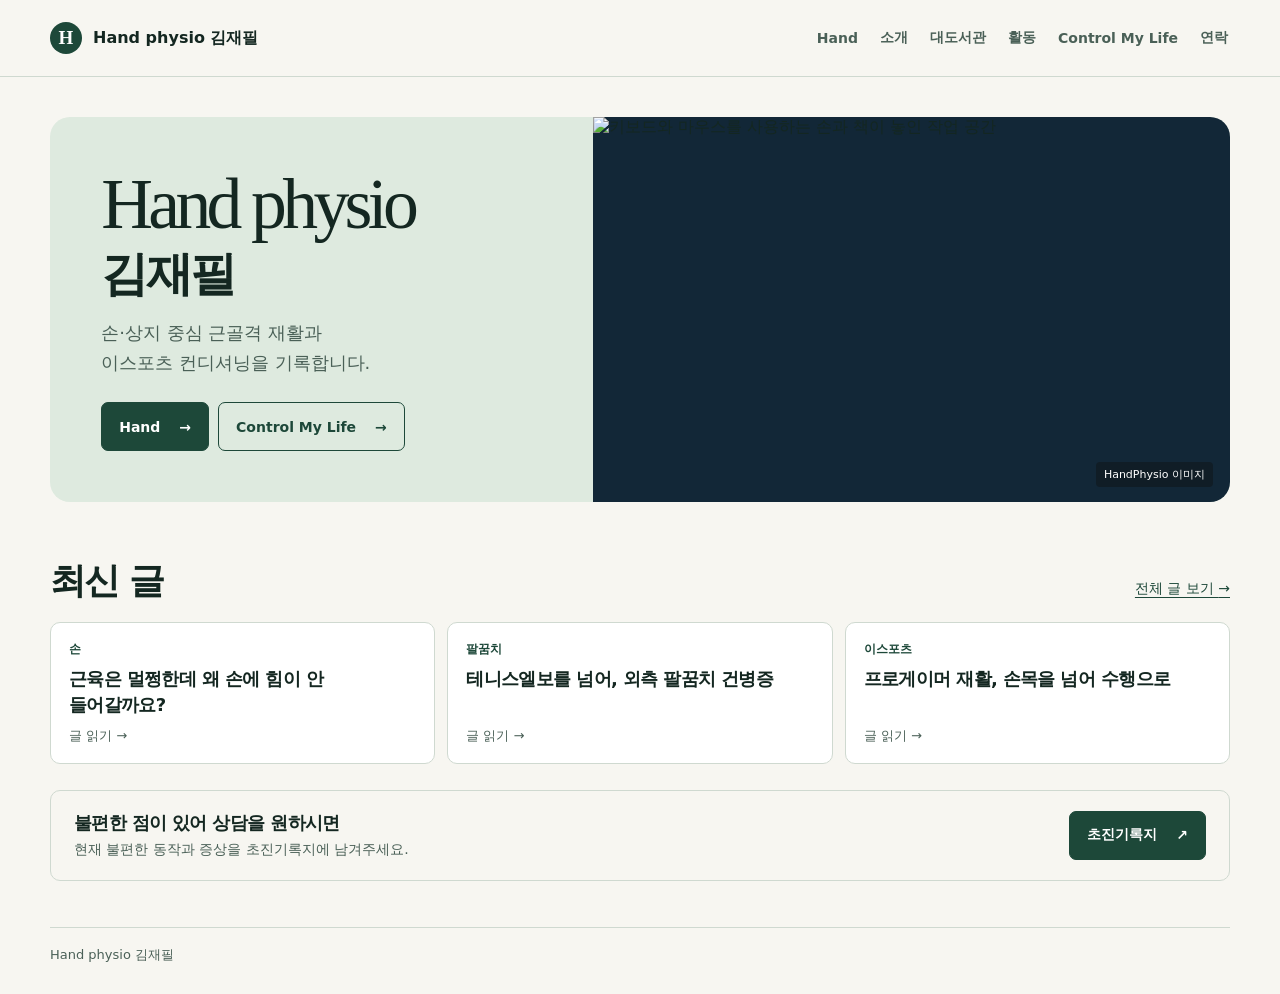
==== commit dcb39c17: "Build Hand physio personal homepage" ====
--- a/index.html
+++ b/index.html
@@ -2,114 +2,68 @@
 <html lang="ko">
 <head>
   <meta charset="utf-8">
-  <meta name="viewport" content="width=device-width,initial-scale=1,viewport-fit=cover">
-  <meta name="naver-site-verification" content="065bba9960683580fc31503edecf92dbd476e0e9">
-  <meta name="google-site-verification" content="ZVmYqtwNfo6n7-f20e_xIkUn2vMMxYWJxGfvGzgFVJU">
-  <title>에이온 재활운동센터 | 건강, 움직이면 바뀝니다</title>
-  <meta name="description" content="서울 송파구 석촌동 에이온 재활운동센터입니다. 수술 후 재활운동, 만성 근골격계 통증 관리, 스포츠 복귀, 손·손목 및 이스포츠 컨디셔닝을 안내합니다.">
-  <meta name="robots" content="index,follow,max-image-preview:large,max-snippet:-1,max-video-preview:-1">
+  <meta name="viewport" content="width=device-width, initial-scale=1">
+  <title>Hand physio 김재필</title>
+  <meta name="description" content="손·상지 중심 근골격 재활과 이스포츠 컨디셔닝을 기록하는 물리치료사 김재필의 개인 사이트.">
   <link rel="canonical" href="https://kjp9204-oss.github.io/">
-  <meta property="og:title" content="에이온 재활운동센터">
-  <meta property="og:description" content="건강, 움직이면 바뀝니다.">
-  <meta property="og:image" content="https://kjp9204-oss.github.io/aonrehabcenter/assets/about/center-intro.jpg">
-  <meta property="og:url" content="https://kjp9204-oss.github.io/">
+  <meta property="og:title" content="Hand physio 김재필">
+  <meta property="og:description" content="손·상지 중심 근골격 재활과 이스포츠 컨디셔닝을 기록하는 물리치료사 김재필의 개인 사이트.">
   <meta property="og:type" content="website">
   <meta property="og:locale" content="ko_KR">
-  <meta name="twitter:card" content="summary_large_image">
-  <script type="application/ld+json">
-  {
-    "@context": "https://schema.org",
-    "@graph": [
-      {
-        "@type": "WebSite",
-        "@id": "https://kjp9204-oss.github.io/#website",
-        "url": "https://kjp9204-oss.github.io/",
-        "name": "에이온 재활운동센터",
-        "inLanguage": "ko-KR"
-      },
-      {
-        "@type": "SportsActivityLocation",
-        "@id": "https://kjp9204-oss.github.io/#center",
-        "name": "에이온 재활운동센터",
-        "url": "https://kjp9204-oss.github.io/aonrehabcenter/",
-        "image": "https://kjp9204-oss.github.io/aonrehabcenter/assets/about/center-intro.jpg",
-        "telephone": "0507-1418-7187",
-        "email": "aon_physio@naver.com",
-        "slogan": "건강, 움직이면 바뀝니다.",
-        "founder": [{"@type":"Person","name":"임기준"},{"@type":"Person","name":"이진범"}],
-        "address": {
-          "@type": "PostalAddress",
-          "streetAddress": "송파대로 381 형제빌딩 4층",
-          "addressLocality": "송파구",
-          "addressRegion": "서울특별시",
-          "addressCountry": "KR"
-        },
-        "areaServed": "서울특별시 송파구",
-        "sameAs": [
-          "https://blog.naver.com/aon_physio",
-          "https://litt.ly/aon_physio"
-        ]
-      }
-    ]
-  }
-  </script>
-  <style>
-    :root{--red:#ef342b;--ink:#28231f;--muted:#766d65;--line:#eadfce;font-family:-apple-system,BlinkMacSystemFont,"Pretendard","Noto Sans KR",sans-serif;color:var(--ink)}
-    *{box-sizing:border-box}
-    html{background:#f5ecdc}
-    body{margin:0;min-height:100svh;background:radial-gradient(circle at 12% 8%,#fff 0,transparent 35%),linear-gradient(145deg,#fffdf8 0%,#f8edd9 58%,#f5e3d6 100%)}
-    main{width:min(1180px,100%);margin:auto;padding:24px clamp(16px,4vw,44px) 36px}
-    .brand{min-height:64px;display:flex;align-items:center;justify-content:space-between;gap:20px}
-    .identity{display:flex;align-items:center;gap:12px}.identity img{width:47px;height:47px;object-fit:contain}.identity b{display:block;font-size:15px;letter-spacing:-.03em}.identity b em{color:var(--red);font-style:normal}.identity small{display:block;margin-top:2px;color:var(--muted);font-size:9px;letter-spacing:.13em}
-    .brand>a{padding:10px 14px;border:1px solid var(--line);border-radius:999px;background:rgba(255,255,255,.74);color:var(--ink);font-size:11px;font-weight:800;text-decoration:none}
-    .hero{position:relative;min-height:clamp(430px,55vw,620px);margin-top:18px;border-radius:30px;overflow:hidden;background-image:linear-gradient(90deg,rgba(247,232,204,.12),rgba(247,232,204,0)),url("https://kjp9204-oss.github.io/aonrehabcenter/assets/about/center-intro.jpg");background-size:cover;background-position:center;box-shadow:0 30px 70px rgba(101,72,48,.16)}
-    .hero:after{content:"";position:absolute;inset:auto 0 0;height:34%;background:linear-gradient(transparent,rgba(55,40,31,.42));pointer-events:none}
-    .heroCaption{position:absolute;z-index:1;left:clamp(20px,5vw,52px);right:clamp(20px,5vw,52px);bottom:clamp(22px,4vw,42px);display:flex;align-items:end;justify-content:space-between;gap:24px;color:#fff}
-    .heroCaption span{display:block;margin-bottom:6px;font-size:10px;font-weight:900;letter-spacing:.17em}.heroCaption strong{font-size:clamp(18px,2.5vw,29px);letter-spacing:-.045em}
-    .heroCaption a{flex:0 0 auto;padding:15px 20px;border-radius:13px;background:var(--red);color:#fff;font-size:13px;font-weight:900;text-decoration:none;box-shadow:0 13px 30px rgba(171,45,38,.28)}
-    .links{display:grid;grid-template-columns:1.35fr 1fr 1fr;gap:13px;margin-top:15px}
-    .links a{position:relative;min-height:150px;padding:22px;border:1px solid rgba(231,216,197,.9);border-radius:20px;background:rgba(255,255,255,.82);color:var(--ink);text-decoration:none;display:flex;flex-direction:column;align-items:center;justify-content:center;text-align:center;gap:13px;box-shadow:0 12px 30px rgba(99,72,52,.06);transition:transform .2s ease,border-color .2s ease}
-    .links a:hover{transform:translateY(-3px);border-color:#d7b999}.links a:first-child{background:var(--ink);color:#fff;border-color:var(--ink)}
-    .links small{color:var(--red);font-size:9px;font-weight:950;letter-spacing:.14em}.links a:first-child small{color:#ff847c}
-    .links b{max-width:270px;font-size:clamp(15px,1.7vw,19px);line-height:1.35;letter-spacing:-.035em}.links b span{display:block}.links b .subline{margin-top:2px;font-size:.86em;font-weight:800}
-    .links i{position:absolute;right:20px;bottom:19px;width:30px;height:30px;border-radius:50%;display:grid;place-items:center;background:#f5ede1;color:var(--ink);font-style:normal}.links a:first-child i{background:rgba(255,255,255,.13);color:#fff}
-    .searchIntro{margin-top:15px;padding:clamp(22px,4vw,38px);border:1px solid rgba(231,216,197,.9);border-radius:20px;background:rgba(255,255,255,.82);box-shadow:0 12px 30px rgba(99,72,52,.05)}
-    .searchIntro small{color:var(--red);font-size:9px;font-weight:950;letter-spacing:.14em}.searchIntro h1{margin:9px 0 10px;font-size:clamp(22px,3vw,34px);letter-spacing:-.055em}.searchIntro p{max-width:850px;margin:0;color:#5f574f;font-size:14px;line-height:1.75;word-break:keep-all}.searchNav{display:flex;flex-wrap:wrap;gap:8px;margin-top:18px}.searchNav a{padding:9px 12px;border:1px solid var(--line);border-radius:999px;background:#fff;color:var(--ink);font-size:11px;font-weight:800;text-decoration:none}
-    footer{margin-top:34px;padding:20px 2px 0;border-top:1px solid var(--line);display:grid;grid-template-columns:1fr auto;gap:8px 24px;color:var(--muted);font-size:10px;line-height:1.6}footer strong{color:var(--ink)}
-    @media(max-width:700px){main{padding:14px 12px 28px}.brand{min-height:58px;padding:0 4px}.identity img{width:42px;height:42px}.brand>a{padding:9px 11px;font-size:10px}.hero{min-height:520px;margin-top:10px;border-radius:22px;background-size:auto 100%;background-position:16% center}.hero:after{height:38%}.heroCaption{display:block;bottom:20px}.heroCaption strong{display:block;max-width:240px;margin-bottom:15px}.heroCaption a{display:flex;justify-content:space-between;width:100%;padding:16px 18px}.links{grid-template-columns:1fr}.links a{min-height:112px;padding:18px}.links b{max-width:270px;font-size:17px}.links i{right:17px;bottom:16px}.searchIntro{padding:22px 18px}.searchIntro p{font-size:13px}footer{grid-template-columns:1fr;gap:4px;padding-inline:4px}}
-  </style>
+  <meta property="og:url" content="https://kjp9204-oss.github.io/">
+  <meta property="og:image" content="https://kjp9204-oss.github.io/handphysio/assets/hand-performance-hero.png">
+  <link rel="stylesheet" href="/assets/hand-site.css">
 </head>
 <body>
-  <main>
-    <header class="brand">
-      <div class="identity"><img src="https://kjp9204-oss.github.io/aonrehabcenter/assets/about/aon-symbol.png" alt="에이온 로고"><span><b><em>에이온</em> 재활운동센터</b><small>AON PHYSIOTHERAPY</small></span></div>
-      <a href="https://litt.ly/aon_physio" target="_blank" rel="noopener">AON 모음 ↗</a>
-    </header>
-    <section class="hero" aria-label="에이온 운동센터 소개">
-      <div class="heroCaption"><div><span>AON REHAB · SONGPA</span><strong>건강, 움직이면 바뀝니다.</strong></div><a href="https://kjp9204-oss.github.io/aonrehabcenter/">에이온 공식 홈페이지 <span aria-hidden="true">→</span></a></div>
+  <header class="site-header">
+    <div class="shell">
+      <a href="/" class="wordmark" aria-current="page"><span class="mark" aria-hidden="true">H</span> Hand physio 김재필</a>
+      <nav aria-label="주 메뉴">
+        <a href="/hand/">Hand</a>
+        <a href="/about/">소개</a>
+        <a href="/library/">대도서관</a>
+        <a href="/activity/">활동</a>
+        <a href="/ControlmyLife/">Control My Life</a>
+        <a href="/contact/">연락</a>
+      </nav>
+    </div>
+  </header>
+  <main class="shell">
+    <section class="hero" aria-labelledby="home-title">
+      <div class="hero-copy">
+        <h1 id="home-title"><span>Hand physio</span> <strong>김재필</strong></h1>
+        <p>손·상지 중심 근골격 재활과<br>이스포츠 컨디셔닝을 기록합니다.</p>
+        <div class="actions">
+          <a class="button primary" href="/hand/">Hand <span aria-hidden="true">→</span></a>
+          <a class="button secondary" href="/ControlmyLife/">Control My Life <span aria-hidden="true">→</span></a>
+        </div>
+      </div>
+      <figure class="hero-figure">
+        <img src="/handphysio/assets/hand-performance-hero.png" alt="키보드와 마우스를 사용하는 손과 책이 놓인 작업 공간" width="2106" height="747" fetchpriority="high">
+        <figcaption>HandPhysio 이미지</figcaption>
+      </figure>
     </section>
-    <section class="links" aria-label="에이온 주요 링크">
-      <a href="https://naver.me/xslAWuuG" target="_blank" rel="noopener"><small>BEFORE YOUR FIRST VISIT</small><b><span>운동 전, 저희와의 첫걸음</span><span class="subline">: 설문지</span></b><i>↗</i></a>
-      <a href="https://open.kakao.com/o/soh3t4Fh" target="_blank" rel="noopener"><small>ASK AON</small><b>에이온에 문의</b><i>↗</i></a>
-      <a href="https://litt.ly/aon_physio" target="_blank" rel="noopener"><small>ALL AON LINKS</small><b>AON 모음</b><i>↗</i></a>
+
+    <section aria-labelledby="latest-title">
+      <div class="section-head">
+        <h2 id="latest-title">최신 글</h2>
+        <a href="/handphysio/#articles">전체 글 보기 <span aria-hidden="true">→</span></a>
+      </div>
+      <div class="article-list">
+        <a class="article" href="/handphysio/posts/hand-weakness-daily-function.html"><small>손</small><strong>근육은 멀쩡한데 왜 손에 힘이 안 들어갈까요?</strong><span>글 읽기 <span aria-hidden="true">→</span></span></a>
+        <a class="article" href="/handphysio/posts/elbow-pain-daily-load.html"><small>팔꿈치</small><strong>테니스엘보를 넘어, 외측 팔꿈치 건병증</strong><span>글 읽기 <span aria-hidden="true">→</span></span></a>
+        <a class="article" href="/handphysio/posts/esports-athlete-rehab-load-recovery.html"><small>이스포츠</small><strong>프로게이머 재활, 손목을 넘어 수행으로</strong><span>글 읽기 <span aria-hidden="true">→</span></span></a>
+      </div>
     </section>
-    <section class="searchIntro" aria-labelledby="center-title">
-      <small>AON REHABILITATION &amp; MOVEMENT</small>
-      <h1 id="center-title">송파 재활운동센터, 에이온 운동센터</h1>
-      <p>서울 송파구 석촌동에서 수술 후 재활운동, 만성 근골격계 통증 관리, 스포츠 복귀, 손·손목 및 이스포츠 컨디셔닝을 제공합니다. 현재 상태와 생활·운동 목표를 확인하고, 필요한 기능을 평가한 뒤 각자의 반응에 맞춰 운동을 단계적으로 설계합니다.</p>
-      <nav class="searchNav" aria-label="에이온 홈페이지 바로가기">
-        <a href="https://kjp9204-oss.github.io/aonrehabcenter/about.html">센터 소개</a>
-        <a href="https://kjp9204-oss.github.io/aonrehabcenter/posts/">재활·운동 글</a>
-        <a href="https://kjp9204-oss.github.io/aonrehabcenter/research-library.html">논문·프로토콜 라이브러리</a>
-        <a href="https://kjp9204-oss.github.io/aonrehabcenter/resources.html">자료실</a>
-      </nav>
+
+    <section class="intake" aria-labelledby="intake-title">
+      <div>
+        <h2 id="intake-title">불편한 점이 있어 상담을 원하시면</h2>
+        <p>현재 불편한 동작과 증상을 초진기록지에 남겨주세요.</p>
+      </div>
+      <a class="button primary" href="https://script.google.com/macros/s/AKfycbxCIjm16hBOHwE-L6c99f2HRg4r23U9rrwtkE2Q7nzvz-z5rEAwu-491rNCpykuzhqEeQ/exec">초진기록지 <span aria-hidden="true">↗</span></a>
     </section>
-    <footer>
-      <span><strong>에이온 재활운동센터</strong> · 공동대표 임기준 · 이진범</span>
-      <span>0507-1418-7187 · aon_physio@naver.com</span>
-      <span>서울특별시 송파구 송파대로 381 형제빌딩 4층</span>
-      <span>건강, 움직이면 바뀝니다.</span>
-    </footer>
   </main>
+  <footer class="shell">Hand physio 김재필</footer>
 </body>
 </html>
--- a/assets/hand-site.css
+++ b/assets/hand-site.css
@@ -0,0 +1,61 @@
+:root{color-scheme:light;--paper:#f7f6f1;--ink:#142721;--muted:#4a6057;--line:#cfd9d0;--mint:#deeadf;--forest:#1d4839;--white:#fff;font-family:"Noto Sans KR","Malgun Gothic",system-ui,sans-serif;color:var(--ink);background:var(--paper)}
+*,*::before,*::after{box-sizing:border-box}
+body{margin:0}
+a{color:inherit}
+a:focus-visible{outline:3px solid #1a7660;outline-offset:4px}
+img{display:block;width:100%;height:auto}
+.shell{width:min(1180px,calc(100% - 80px));margin-inline:auto}
+.site-header{border-bottom:1px solid var(--line)}
+.site-header .shell{display:flex;min-height:76px;align-items:center;justify-content:space-between;gap:16px}
+.wordmark{display:inline-flex;align-items:center;gap:11px;text-decoration:none;font-weight:800;white-space:nowrap}
+.mark{display:grid;place-items:center;width:32px;height:32px;border-radius:50%;background:var(--forest);color:white;font-family:Georgia,serif;font-size:19px}
+nav{display:flex;align-items:center;flex-wrap:wrap;gap:5px 18px}
+nav a{padding:10px 2px;color:var(--muted);font-size:14px;font-weight:700;text-decoration:none;white-space:nowrap}
+nav a:hover,nav a[aria-current]{color:var(--forest);text-decoration:underline;text-underline-offset:6px}
+.hero{display:grid;grid-template-columns:.92fr 1.08fr;align-items:stretch;margin-block:40px 55px;background:var(--mint);border-radius:20px;overflow:hidden}
+.hero-copy{align-self:center;padding:clamp(28px,4vw,56px);min-width:0}
+.hero h1{margin:0;font-size:clamp(42px,5.6vw,82px);line-height:1.03;letter-spacing:-.075em}
+.hero h1 span{display:block;font-family:Georgia,serif;font-weight:500;letter-spacing:-.065em}
+.hero h1 strong{display:block;margin-top:8px;font-size:.65em;letter-spacing:-.055em}
+.hero p{margin:20px 0 25px;color:var(--muted);font-size:clamp(15px,1.4vw,18px);line-height:1.65;word-break:keep-all}
+.hero-figure{margin:0;min-height:328px;position:relative;background:#122737}
+.hero-figure img{height:100%;position:absolute;object-fit:cover;object-position:67% center}
+.hero-figure figcaption{position:absolute;right:17px;bottom:15px;padding:5px 8px;border-radius:4px;background:#101d26;color:#fff;font-size:11px}
+.actions{display:flex;flex-wrap:wrap;gap:9px}
+.button{display:inline-flex;align-items:center;justify-content:space-between;gap:19px;min-height:49px;padding:11px 17px;border:1px solid var(--forest);border-radius:7px;font-size:14px;font-weight:800;text-decoration:none}
+.button.primary{color:#fff;background:var(--forest)}
+.button.secondary{background:transparent;color:var(--forest)}
+.button:hover{filter:brightness(.91);text-decoration:underline;text-underline-offset:4px}
+.section-head{display:flex;align-items:baseline;justify-content:space-between;gap:18px;margin-bottom:16px}
+.section-head h2{margin:0;font-size:clamp(26px,3vw,36px);letter-spacing:-.05em}
+.section-head a{font-size:14px;color:var(--forest);text-underline-offset:4px;white-space:nowrap}
+.article-list{display:grid;grid-template-columns:repeat(3,1fr);gap:12px}
+.article{display:grid;grid-template-rows:auto 1fr auto;gap:8px;min-height:139px;padding:18px;border:1px solid var(--line);border-radius:10px;background:#fff;text-decoration:none}
+.article:hover{border-color:var(--forest)}
+.article small{color:var(--forest);font-weight:700;font-size:12px}
+.article strong{font-size:18px;line-height:1.45;letter-spacing:-.035em;word-break:keep-all}
+.article span{color:var(--muted);font-size:13px}
+.intake{display:flex;align-items:center;justify-content:space-between;gap:17px;margin-block:26px 46px;padding:20px 23px;border-radius:10px;border:1px solid var(--line)}
+.intake h2{margin:0 0 4px;font-size:18px;letter-spacing:-.035em}
+.intake p{margin:0;color:var(--muted);font-size:14px;line-height:1.55}
+.intake .button{flex:none}
+footer{padding-block:18px 30px;border-top:1px solid var(--line);color:var(--muted);font-size:13px}
+.inner{padding-block:48px 65px;max-width:960px}
+.inner h1{font-size:clamp(38px,5.6vw,64px);letter-spacing:-.065em;margin:0 0 12px}
+.inner .intro{font-size:18px;margin:0 0 30px;color:var(--muted);line-height:1.55;word-break:keep-all}
+.columns{display:grid;grid-template-columns:1fr 1fr;gap:15px;margin-block:15px 30px}
+.panel{background:white;border:1px solid var(--line);border-radius:10px;padding:22px}
+.panel h2{margin:0 0 13px;font-size:21px;letter-spacing:-.045em}
+.panel p,.panel ul{margin:0;line-height:1.7;color:var(--muted)}
+.panel ul{padding-left:20px}
+.portrait{display:grid;place-items:center;aspect-ratio:4/3;border:1px dashed #82968a;border-radius:7px;background:var(--paper);color:var(--muted);font-size:14px;margin-bottom:12px}
+.pending{color:var(--muted);line-height:1.5}
+.philosophy{margin:0;padding:0;list-style:none;display:grid;grid-template-columns:repeat(3,1fr);gap:10px}
+.philosophy li{padding:14px;border-radius:7px;background:var(--mint);font-size:14px;line-height:1.55}
+.philosophy strong{display:block;margin-bottom:4px}
+.qr-box{display:grid;place-items:center;width:min(100%,145px);aspect-ratio:1;border:1px dashed #82968a;background:var(--paper);color:var(--muted);margin-block:12px;text-align:center;font-size:14px}
+.activity-list{padding:0;margin:0;list-style:none}
+.activity-list li{display:flex;gap:17px;padding-block:13px;border-bottom:1px solid var(--line);line-height:1.5}
+.activity-list time{flex:none;color:var(--muted)}
+@media(max-width:860px){.shell{width:calc(100% - 48px)}.site-header .shell{align-items:flex-start;flex-direction:column;justify-content:center;gap:2px;padding-block:10px}.hero{margin-top:27px}.hero-copy{padding:30px}.hero-figure{min-height:295px}.article{padding:14px}}
+@media(max-width:650px){.shell{width:calc(100% - 32px)}nav{gap:1px 13px}nav a{font-size:13px;padding:8px 0}.hero{grid-template-columns:1fr;margin-block:17px 32px;border-radius:12px}.hero-copy{padding:23px}.hero h1{font-size:51px}.hero p{margin-block:12px 16px}.hero-figure{min-height:160px;order:-1}.article-list,.columns{grid-template-columns:1fr}.article-list{gap:7px}.article{grid-template-columns:1fr auto;grid-template-rows:auto auto;min-height:0;gap:3px 9px;padding:10px 12px}.article small{grid-column:1}.article strong{font-size:15px;grid-column:1}.article span{grid-column:2;grid-row:1/3;align-self:center}.intake{align-items:flex-start;flex-direction:column;margin-block:18px 31px;padding:15px}.inner{padding-block:30px 45px}.philosophy{grid-template-columns:1fr}}
